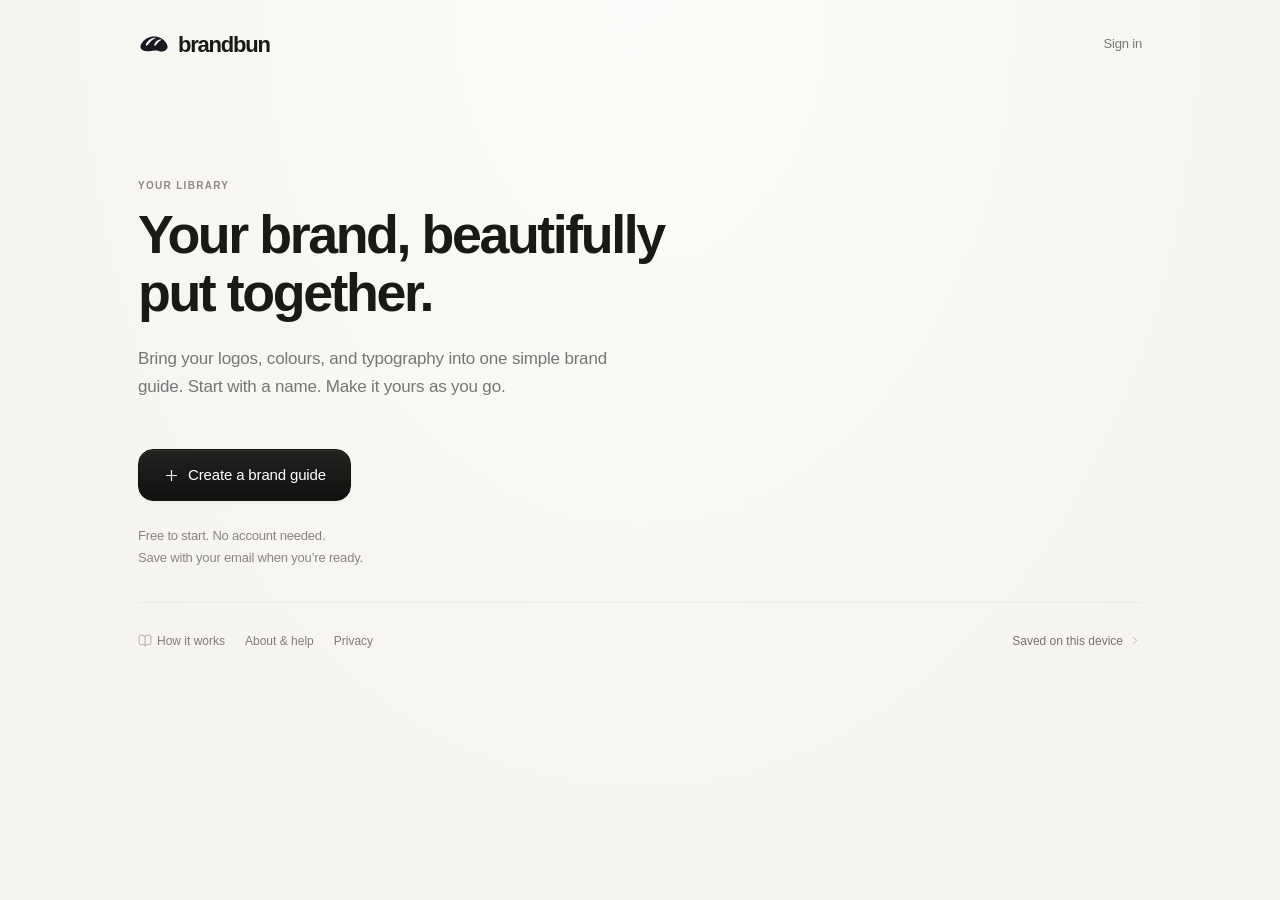
==== index.html @ 22d1c003 "Publish $3 supporter starting amount" ====
<!doctype html><html lang="en"><head><meta charset="UTF-8"><meta name="viewport" content="width=device-width, initial-scale=1"><meta name="referrer" content="no-referrer"><title>brandbun — A home for your brand</title><meta name="description" content="A quiet home for your brand identities, guidelines, and assets."><link rel="icon" href="./brandbun-ink-v2.png"><link rel="manifest" href="./manifest.webmanifest"><meta name="theme-color" content="#F7F6F3"><link rel="apple-touch-icon" href="./brandbun-ink-v2.png">  <script type="module" crossorigin src="./index-UutD3UF7.js"></script>
  <link rel="stylesheet" crossorigin href="./index-gQJDu_Yp.css">
</head><body><div id="root"></div></body></html>
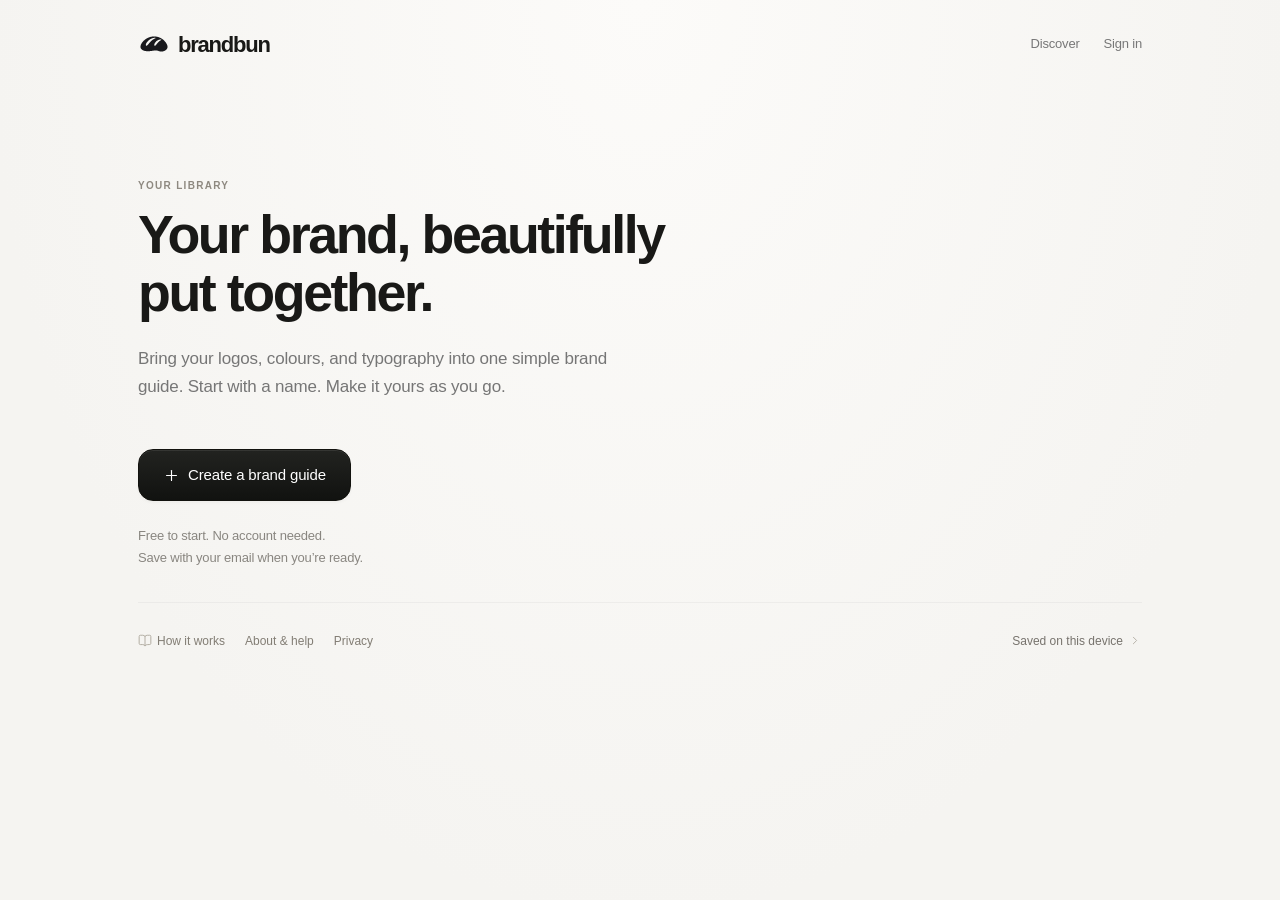
==== commit 5dca9b8f: "Publish safer saving and opt-in Discover guides" ====
--- a/index.html
+++ b/index.html
@@ -1,3 +1,3 @@
-<!doctype html><html lang="en"><head><meta charset="UTF-8"><meta name="viewport" content="width=device-width, initial-scale=1"><meta name="referrer" content="no-referrer"><title>brandbun — A home for your brand</title><meta name="description" content="A quiet home for your brand identities, guidelines, and assets."><link rel="icon" href="./brandbun-ink-v2.png"><link rel="manifest" href="./manifest.webmanifest"><meta name="theme-color" content="#F7F6F3"><link rel="apple-touch-icon" href="./brandbun-ink-v2.png">  <script type="module" crossorigin src="./index-UutD3UF7.js"></script>
-  <link rel="stylesheet" crossorigin href="./index-gQJDu_Yp.css">
+<!doctype html><html lang="en"><head><meta charset="UTF-8"><meta name="viewport" content="width=device-width, initial-scale=1"><meta name="referrer" content="no-referrer"><title>brandbun — A home for your brand</title><meta name="description" content="A quiet home for your brand identities, guidelines, and assets."><link rel="icon" href="./brandbun-ink-v2.png"><link rel="manifest" href="./manifest.webmanifest"><meta name="theme-color" content="#F7F6F3"><link rel="apple-touch-icon" href="./brandbun-ink-v2.png">  <script type="module" crossorigin src="./index-Csdeh9vf.js"></script>
+  <link rel="stylesheet" crossorigin href="./index-CwTtdNMC.css">
 </head><body><div id="root"></div></body></html>
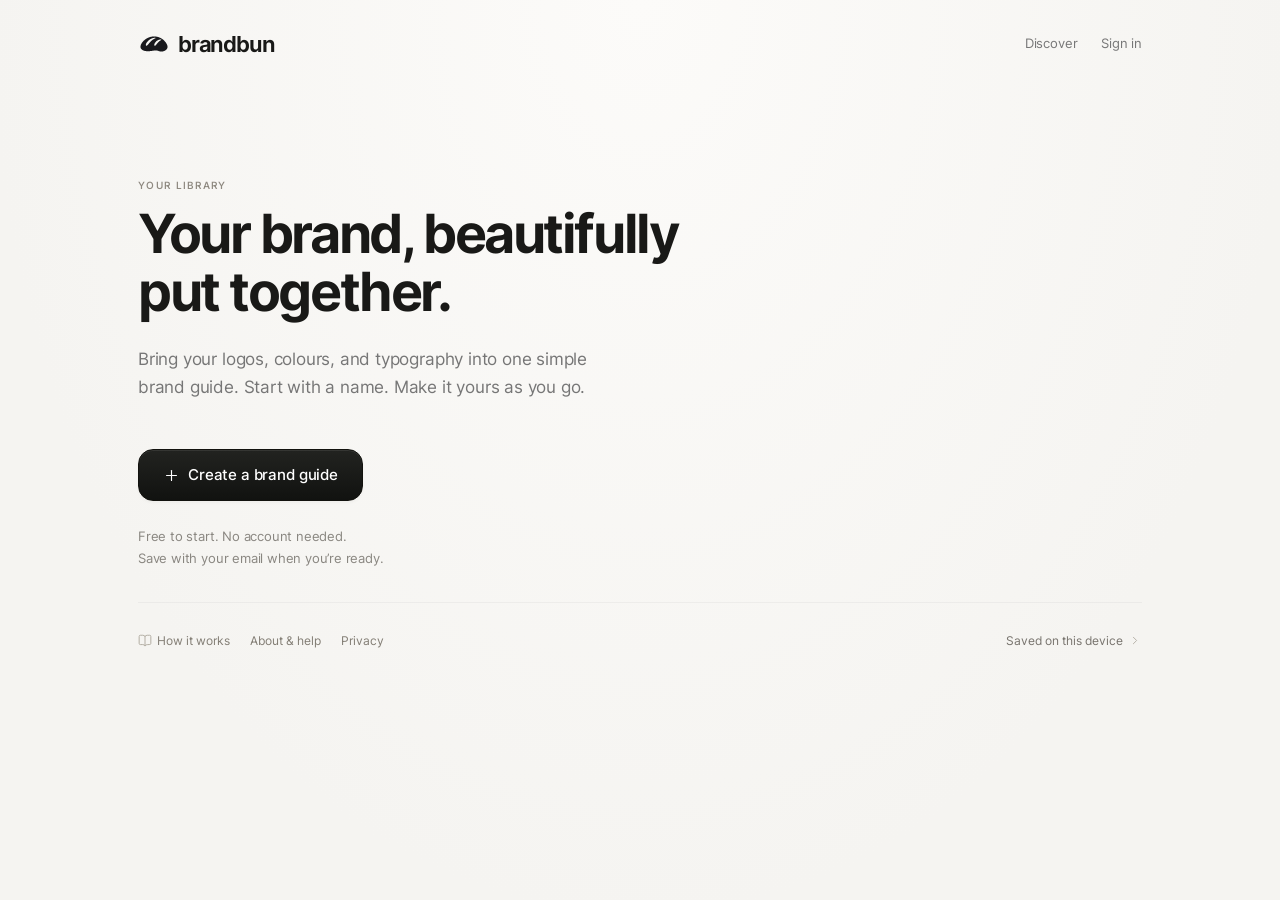
==== commit 9d8a4223: "Publish six complete Discover reference books" ====
--- a/index.html
+++ b/index.html
@@ -1,3 +1,3 @@
-<!doctype html><html lang="en"><head><meta charset="UTF-8"><meta name="viewport" content="width=device-width, initial-scale=1"><meta name="referrer" content="no-referrer"><title>brandbun — A home for your brand</title><meta name="description" content="A quiet home for your brand identities, guidelines, and assets."><link rel="icon" href="./brandbun-ink-v2.png"><link rel="manifest" href="./manifest.webmanifest"><meta name="theme-color" content="#F7F6F3"><link rel="apple-touch-icon" href="./brandbun-ink-v2.png">  <script type="module" crossorigin src="./index-Csdeh9vf.js"></script>
-  <link rel="stylesheet" crossorigin href="./index-CwTtdNMC.css">
+<!doctype html><html lang="en"><head><meta charset="UTF-8"><meta name="viewport" content="width=device-width, initial-scale=1"><meta name="referrer" content="no-referrer"><title>brandbun — A home for your brand</title><meta name="description" content="A quiet home for your brand identities, guidelines, and assets."><link rel="icon" href="./brandbun-ink-v2.png"><link rel="manifest" href="./manifest.webmanifest"><meta name="theme-color" content="#F7F6F3"><link rel="apple-touch-icon" href="./brandbun-ink-v2.png">  <script type="module" crossorigin src="./index-DQZtPZ2d.js"></script>
+  <link rel="stylesheet" crossorigin href="./index-CVMzBX7S.css">
 </head><body><div id="root"></div></body></html>
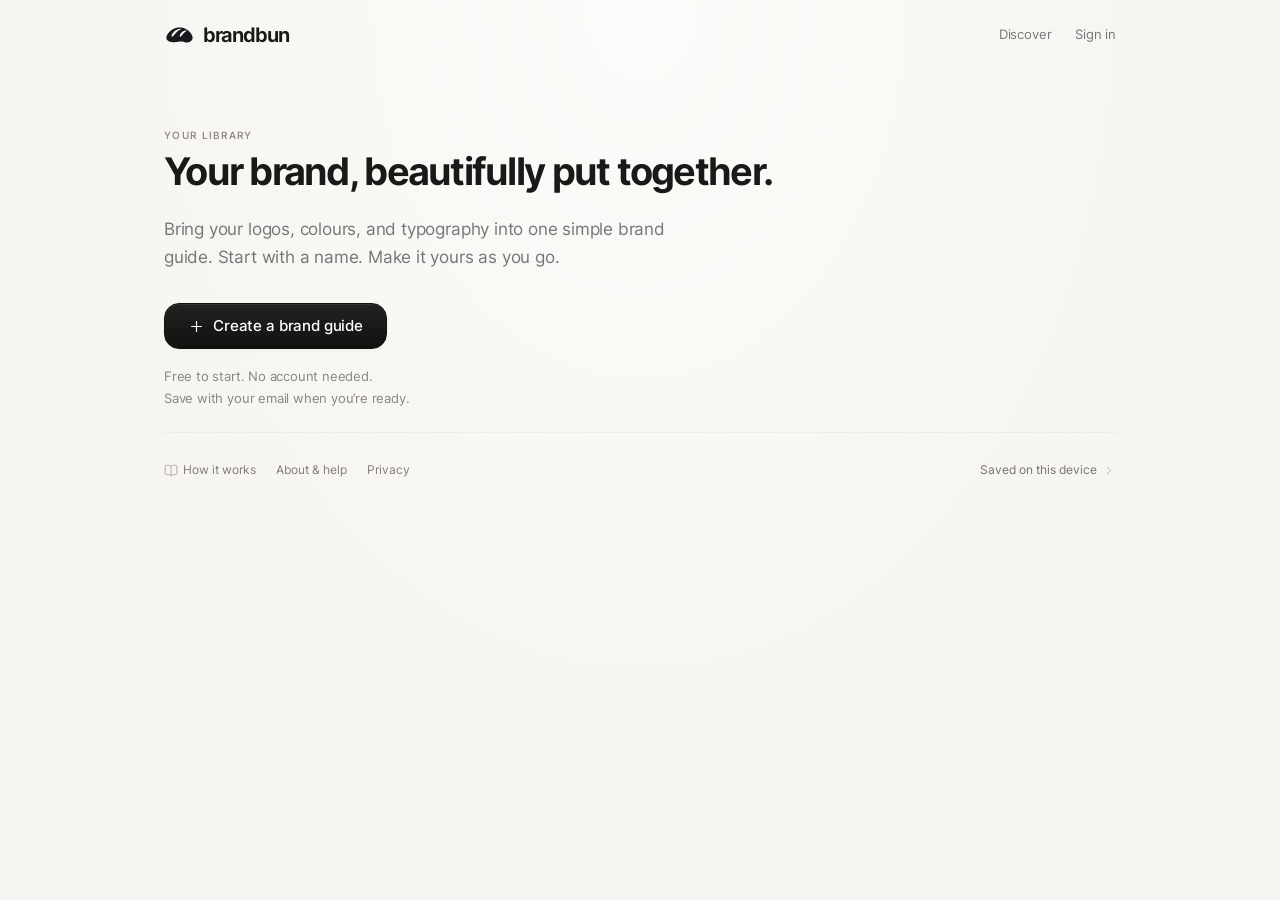
==== commit a4002db8: "Publish compact layout, fixed guide sections and three Discover studies" ====
--- a/index.html
+++ b/index.html
@@ -1,3 +1,3 @@
-<!doctype html><html lang="en"><head><meta charset="UTF-8"><meta name="viewport" content="width=device-width, initial-scale=1"><meta name="referrer" content="no-referrer"><title>brandbun — A home for your brand</title><meta name="description" content="A quiet home for your brand identities, guidelines, and assets."><link rel="icon" href="./brandbun-ink-v2.png"><link rel="manifest" href="./manifest.webmanifest"><meta name="theme-color" content="#F7F6F3"><link rel="apple-touch-icon" href="./brandbun-ink-v2.png">  <script type="module" crossorigin src="./index-DQZtPZ2d.js"></script>
-  <link rel="stylesheet" crossorigin href="./index-CVMzBX7S.css">
+<!doctype html><html lang="en"><head><meta charset="UTF-8"><meta name="viewport" content="width=device-width, initial-scale=1"><meta name="referrer" content="no-referrer"><title>brandbun — A home for your brand</title><meta name="description" content="A quiet home for your brand identities, guidelines, and assets."><link rel="icon" href="./brandbun-ink-v2.png"><link rel="manifest" href="./manifest.webmanifest"><meta name="theme-color" content="#F7F6F3"><link rel="apple-touch-icon" href="./brandbun-ink-v2.png">  <script type="module" crossorigin src="./index-CVPhTg2c.js"></script>
+  <link rel="stylesheet" crossorigin href="./index-Bl9GtxIQ.css">
 </head><body><div id="root"></div></body></html>
